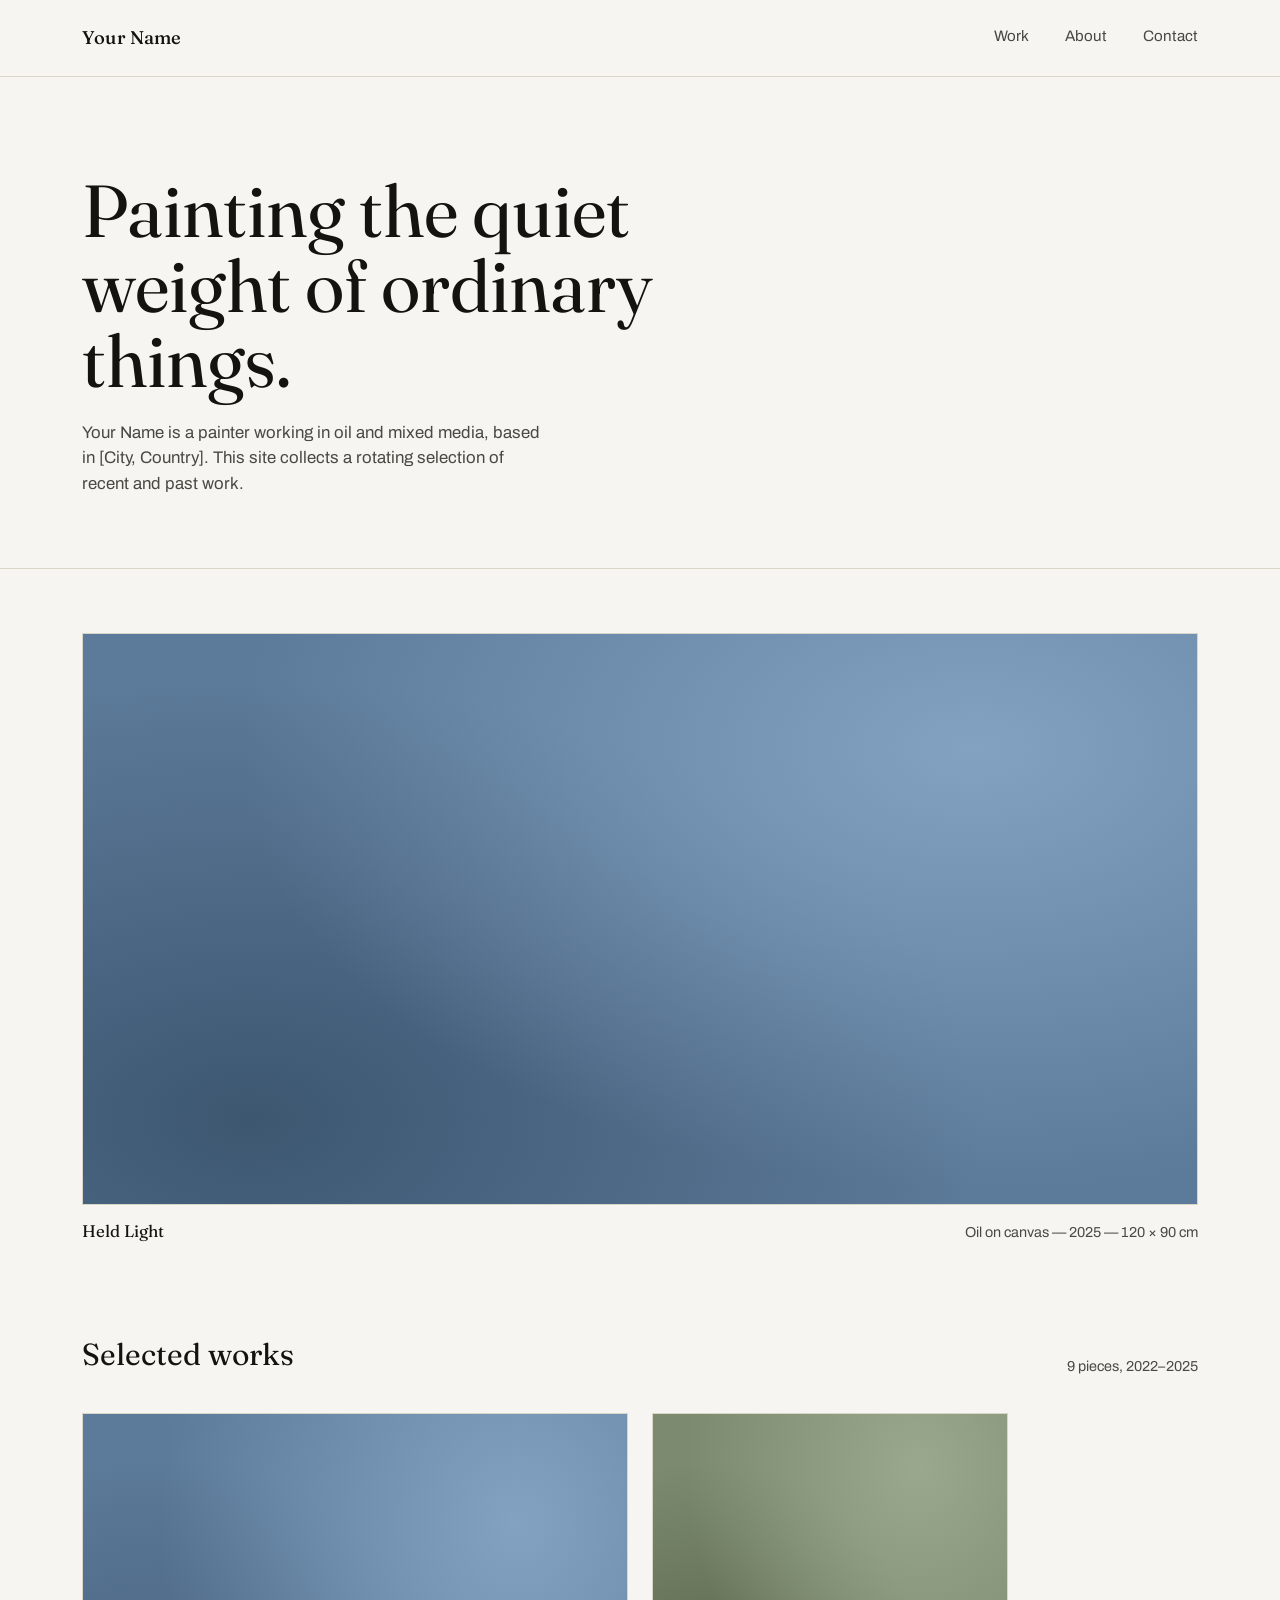
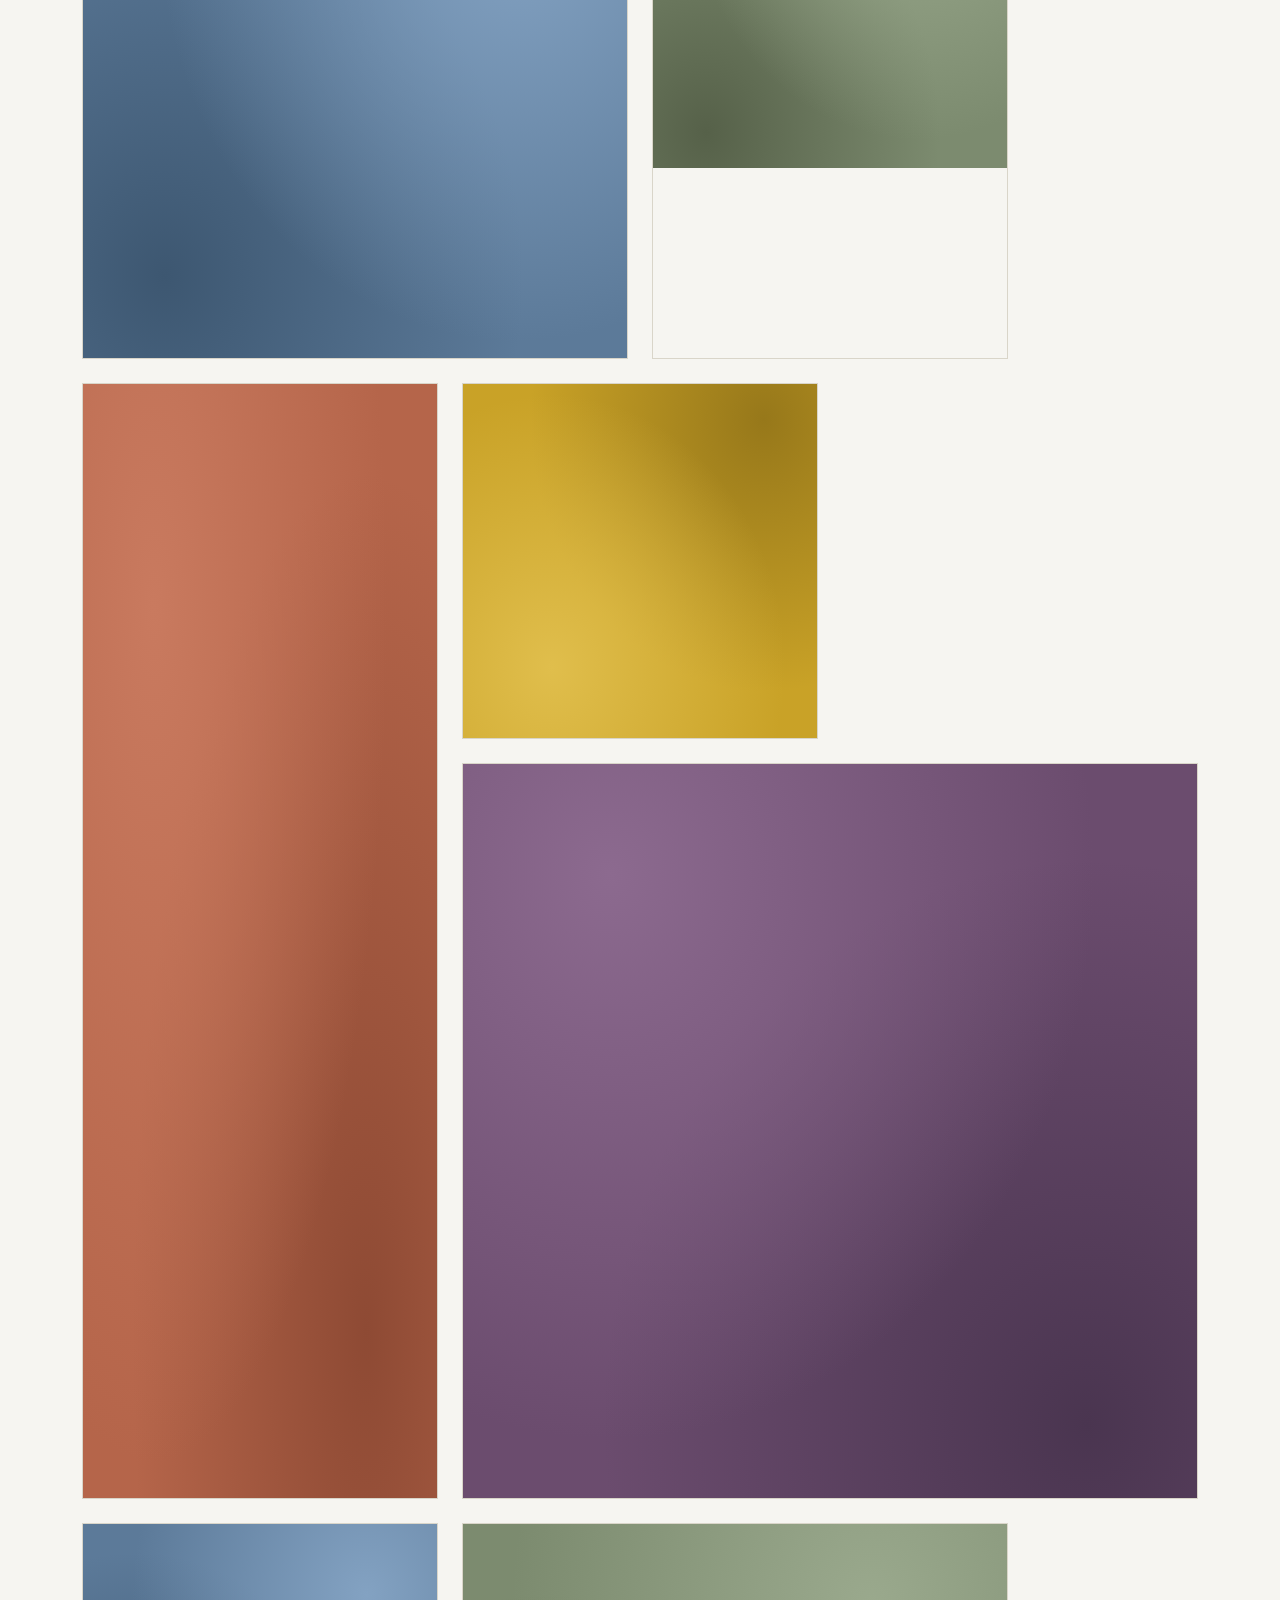
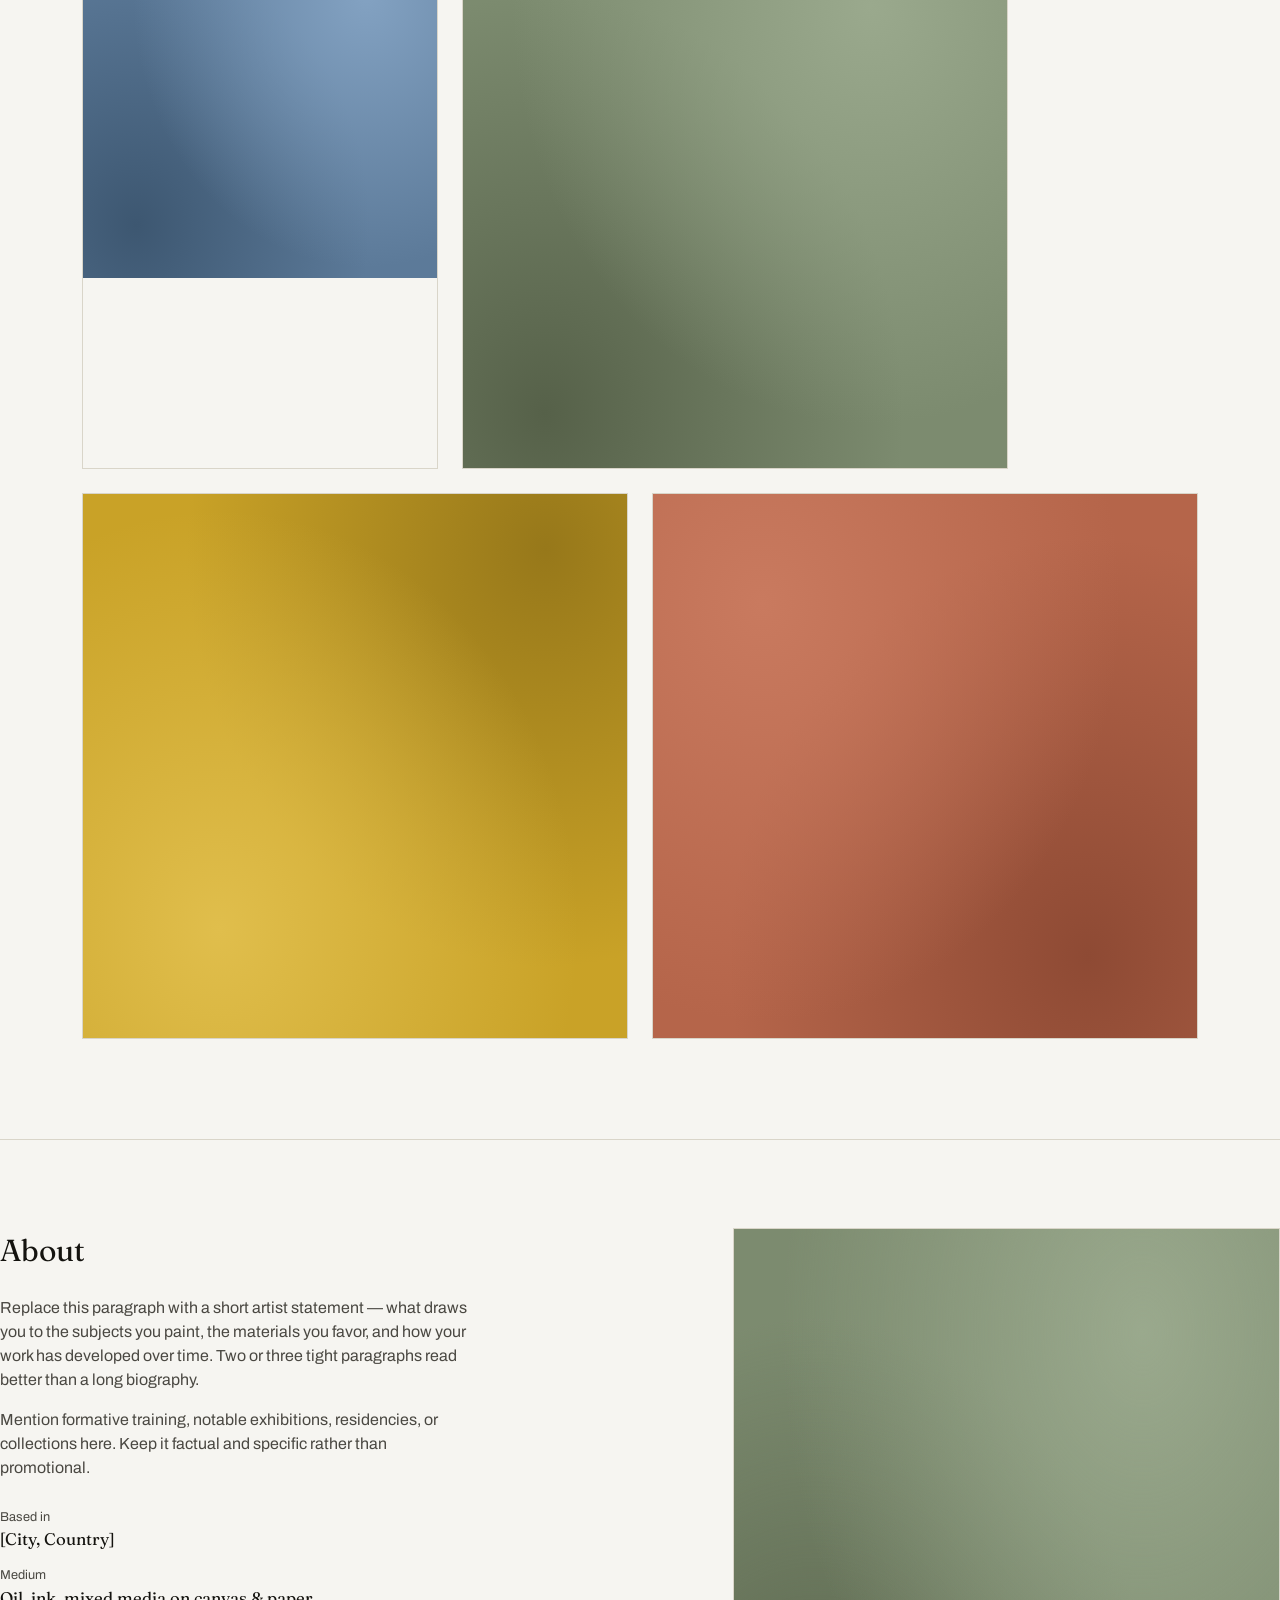
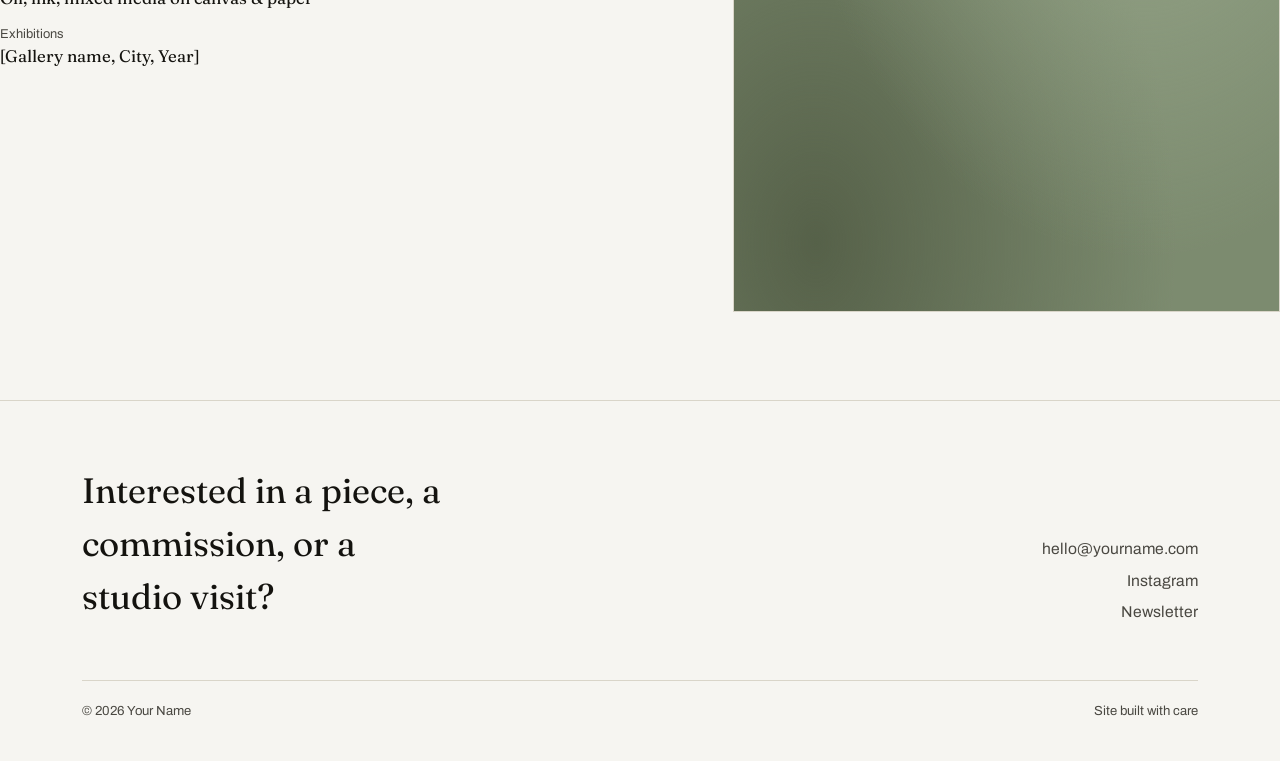
==== index.html @ 14355726 "Rename home-page to index.html" ====
<!DOCTYPE html>
<html lang="en">
<head>
<meta charset="UTF-8">
<meta name="viewport" content="width=device-width, initial-scale=1.0">
<title>Your Name — Artist Portfolio</title>
<meta name="description" content="Selected works by Your Name.">
<link rel="preconnect" href="https://fonts.googleapis.com">
<link rel="preconnect" href="https://fonts.gstatic.com" crossorigin>
<link href="https://fonts.googleapis.com/css2?family=Fraunces:opsz,wght@9..144,400;9..144,500;9..144,600&family=Archivo:wght@400;500;600&display=swap" rel="stylesheet">
<style>
  :root{
    --paper:#F6F5F1;
    --ink:#14130F;
    --ink-soft:#4A4842;
    --accent:#33415C;
    --line:#D9D5C9;
    --clay:#B5654A;
    --sage:#7C8B6F;
    --ochre:#C9A227;
    --dusty:#5C7A99;
    --plum:#6B4C6E;
    --maxw:1180px;
  }

  *{box-sizing:border-box; margin:0; padding:0;}

  html{scroll-behavior:smooth;}

  body{
    background:var(--paper);
    color:var(--ink);
    font-family:'Archivo', sans-serif;
    -webkit-font-smoothing:antialiased;
    line-height:1.5;
  }

  a{color:inherit; text-decoration:none;}

  ::selection{background:var(--accent); color:var(--paper);}

  :focus-visible{
    outline:2px solid var(--accent);
    outline-offset:3px;
  }

  img, svg{display:block; max-width:100%;}

  .wrap{
    max-width:var(--maxw);
    margin:0 auto;
    padding:0 32px;
  }

  /* ---------- NAV ---------- */
  header{
    position:sticky;
    top:0;
    z-index:50;
    background:rgba(246,245,241,0.92);
    backdrop-filter:blur(6px);
    border-bottom:1px solid var(--line);
  }
  nav.wrap{
    display:flex;
    align-items:center;
    justify-content:space-between;
    height:76px;
  }
  .brand{
    font-family:'Fraunces', serif;
    font-weight:500;
    font-size:1.15rem;
    letter-spacing:0.01em;
  }
  .navlinks{
    display:flex;
    gap:36px;
    font-size:0.95rem;
    color:var(--ink-soft);
  }
  .navlinks a{
    position:relative;
    padding-bottom:4px;
    transition:color 0.15s ease;
  }
  .navlinks a:hover{color:var(--ink);}
  .navlinks a::after{
    content:'';
    position:absolute;
    left:0; right:0; bottom:0;
    height:1px;
    background:var(--accent);
    transform:scaleX(0);
    transform-origin:left;
    transition:transform 0.2s ease;
  }
  .navlinks a:hover::after{transform:scaleX(1);}

  .navtoggle{display:none; background:none; border:0; cursor:pointer; padding:8px;}
  .navtoggle span, .navtoggle span::before, .navtoggle span::after{
    content:'';
    display:block;
    width:22px; height:1.5px;
    background:var(--ink);
    position:relative;
  }
  .navtoggle span::before{position:absolute; top:-7px;}
  .navtoggle span::after{position:absolute; top:7px;}

  /* ---------- HERO ---------- */
  .hero{
    padding:96px 0 72px;
    border-bottom:1px solid var(--line);
    opacity:0;
    animation:rise 0.7s ease forwards;
  }
  @keyframes rise{
    from{opacity:0; transform:translateY(10px);}
    to{opacity:1; transform:translateY(0);}
  }
  .hero h1{
    font-family:'Fraunces', serif;
    font-weight:400;
    font-size:clamp(2.6rem, 6vw, 4.6rem);
    line-height:1.02;
    max-width:14ch;
  }
  .hero p{
    margin-top:22px;
    max-width:46ch;
    font-size:1.05rem;
    color:var(--ink-soft);
  }

  /* ---------- FEATURED ---------- */
  .featured{
    padding:64px 0 0;
  }
  .featured-tile{
    position:relative;
    width:100%;
    aspect-ratio:16/8.2;
    overflow:hidden;
    cursor:pointer;
    border:1px solid var(--line);
  }
  .featured-caption{
    display:flex;
    justify-content:space-between;
    align-items:baseline;
    margin-top:14px;
    font-size:0.9rem;
    color:var(--ink-soft);
  }
  .featured-caption .t{color:var(--ink); font-family:'Fraunces', serif; font-size:1.05rem;}

  /* ---------- GALLERY GRID ---------- */
  .work{
    padding:88px 0 100px;
  }
  .work-head{
    display:flex;
    justify-content:space-between;
    align-items:flex-end;
    margin-bottom:36px;
    gap:24px;
  }
  .work-head h2{
    font-family:'Fraunces', serif;
    font-weight:400;
    font-size:1.9rem;
  }
  .work-count{color:var(--ink-soft); font-size:0.9rem;}

  .grid{
    display:grid;
    grid-template-columns:repeat(6, 1fr);
    gap:24px;
  }
  .tile{
    position:relative;
    overflow:hidden;
    cursor:pointer;
    border:1px solid var(--line);
    background:var(--paper);
  }
  .tile .art{
    width:100%;
    height:100%;
    position:absolute;
    inset:0;
    transition:transform 0.5s cubic-bezier(.2,.7,.2,1);
  }
  .tile:hover .art{transform:scale(1.035);}
  .tile-inner{aspect-ratio:1/1; position:relative;}

  .tile .meta{
    position:absolute;
    left:0; right:0; bottom:0;
    padding:14px 16px;
    background:linear-gradient(180deg, rgba(20,19,15,0) 0%, rgba(20,19,15,0.55) 100%);
    color:#F6F5F1;
    opacity:0;
    transform:translateY(6px);
    transition:opacity 0.2s ease, transform 0.2s ease;
  }
  .tile:hover .meta, .tile:focus-visible .meta{opacity:1; transform:translateY(0);}
  .meta .t{font-family:'Fraunces', serif; font-size:1rem;}
  .meta .s{font-size:0.78rem; opacity:0.85; margin-top:2px;}

  /* span variations for an asymmetric feel */
  .tile.c1{grid-column:span 3;}
  .tile.c2{grid-column:span 2;}
  .tile.c3{grid-column:span 3;}
  .tile.c4{grid-column:span 2; grid-row:span 2;}
  .tile.c4 .tile-inner{aspect-ratio:auto; height:100%; min-height:100%;}
  .tile.c5{grid-column:span 2;}
  .tile.c6{grid-column:span 4;}
  .tile.c7{grid-column:span 2;}
  .tile.c8{grid-column:span 3;}
  .tile.c9{grid-column:span 3;}

  /* placeholder art gradients */
  .g-clay{background:
    radial-gradient(120% 140% at 20% 20%, #C97A5F 0%, transparent 55%),
    radial-gradient(120% 140% at 80% 85%, #8E4A34 0%, transparent 55%),
    var(--clay);}
  .g-sage{background:
    radial-gradient(120% 140% at 75% 15%, #9AA98D 0%, transparent 55%),
    radial-gradient(120% 140% at 15% 90%, #566149 0%, transparent 55%),
    var(--sage);}
  .g-ochre{background:
    radial-gradient(120% 140% at 25% 80%, #E0BE4C 0%, transparent 55%),
    radial-gradient(120% 140% at 85% 10%, #97781A 0%, transparent 55%),
    var(--ochre);}
  .g-dusty{background:
    radial-gradient(120% 140% at 80% 20%, #83A2C2 0%, transparent 55%),
    radial-gradient(120% 140% at 15% 85%, #3D5771 0%, transparent 55%),
    var(--dusty);}
  .g-plum{background:
    radial-gradient(120% 140% at 20% 15%, #8C6A8F 0%, transparent 55%),
    radial-gradient(120% 140% at 85% 90%, #4A3550 0%, transparent 55%),
    var(--plum);}

  /* ---------- ABOUT ---------- */
  .about{
    border-top:1px solid var(--line);
    padding:88px 0;
    display:grid;
    grid-template-columns:1.1fr 0.9fr;
    gap:64px;
  }
  .about h2{
    font-family:'Fraunces', serif;
    font-weight:400;
    font-size:1.9rem;
    margin-bottom:22px;
  }
  .about p{color:var(--ink-soft); margin-bottom:16px; max-width:52ch;}
  .about-portrait{
    aspect-ratio:4/5;
    border:1px solid var(--line);
  }
  .about-facts{margin-top:28px;}
  .about-facts dt{font-size:0.8rem; color:var(--ink-soft); margin-top:14px;}
  .about-facts dd{font-family:'Fraunces', serif; font-size:1.05rem;}

  /* ---------- CONTACT / FOOTER ---------- */
  footer{
    border-top:1px solid var(--line);
    padding:64px 0 40px;
  }
  .contact-row{
    display:flex;
    justify-content:space-between;
    align-items:flex-end;
    flex-wrap:wrap;
    gap:24px;
  }
  footer h2{
    font-family:'Fraunces', serif;
    font-weight:400;
    font-size:2.2rem;
    max-width:16ch;
  }
  .contact-links{
    display:flex;
    flex-direction:column;
    gap:8px;
    text-align:right;
    font-size:0.98rem;
  }
  .contact-links a{color:var(--ink-soft); transition:color 0.15s ease;}
  .contact-links a:hover{color:var(--accent);}
  .foot-bottom{
    margin-top:56px;
    padding-top:20px;
    border-top:1px solid var(--line);
    display:flex;
    justify-content:space-between;
    font-size:0.82rem;
    color:var(--ink-soft);
  }

  /* ---------- LIGHTBOX ---------- */
  .lightbox{
    position:fixed;
    inset:0;
    background:rgba(20,19,15,0.94);
    display:none;
    align-items:center;
    justify-content:center;
    z-index:100;
    padding:48px 24px;
  }
  .lightbox.open{display:flex;}
  .lb-content{
    max-width:1000px;
    width:100%;
    display:grid;
    grid-template-columns:1.4fr 1fr;
    gap:40px;
    align-items:center;
  }
  .lb-art{
    aspect-ratio:4/5;
    width:100%;
  }
  .lb-info{color:#F6F5F1;}
  .lb-info .t{font-family:'Fraunces', serif; font-size:1.6rem;}
  .lb-info .s{color:#C9C4B8; margin-top:6px; font-size:0.95rem;}
  .lb-info .d{margin-top:20px; color:#D9D5C9; font-size:0.92rem; max-width:38ch;}
  .lb-close, .lb-prev, .lb-next{
    position:absolute;
    background:none;
    border:1px solid rgba(246,245,241,0.3);
    color:#F6F5F1;
    cursor:pointer;
    width:42px; height:42px;
    display:flex;
    align-items:center;
    justify-content:center;
    font-size:1.1rem;
    transition:background 0.15s ease;
  }
  .lb-close:hover, .lb-prev:hover, .lb-next:hover{background:rgba(246,245,241,0.12);}
  .lb-close{top:24px; right:24px;}
  .lb-prev{left:24px; top:50%; transform:translateY(-50%);}
  .lb-next{right:24px; top:50%; transform:translateY(-50%);}

  /* ---------- RESPONSIVE ---------- */
  @media (max-width:860px){
    .navlinks{
      position:fixed;
      top:76px; left:0; right:0;
      background:var(--paper);
      border-bottom:1px solid var(--line);
      flex-direction:column;
      gap:0;
      max-height:0;
      overflow:hidden;
      transition:max-height 0.25s ease;
    }
    .navlinks.open{max-height:240px;}
    .navlinks a{padding:16px 32px; width:100%; border-top:1px solid var(--line);}
    .navtoggle{display:block;}

    .grid{grid-template-columns:repeat(2,1fr);}
    .tile.c1,.tile.c2,.tile.c3,.tile.c4,.tile.c5,.tile.c6,.tile.c7,.tile.c8,.tile.c9{
      grid-column:span 1; grid-row:span 1;
    }
    .tile.c4 .tile-inner{aspect-ratio:1/1; height:auto;}

    .about{grid-template-columns:1fr; gap:36px;}
    .about-portrait{max-width:280px;}

    .contact-row{flex-direction:column; align-items:flex-start;}
    .contact-links{text-align:left;}

    .lb-content{grid-template-columns:1fr; gap:20px;}
    .lb-prev, .lb-next{display:none;}
  }
</style>
</head>
<body>

<header>
  <nav class="wrap">
    <a href="#top" class="brand">Your Name</a>
    <button class="navtoggle" id="navToggle" aria-label="Toggle menu" aria-expanded="false"><span></span></button>
    <div class="navlinks" id="navLinks">
      <a href="#work">Work</a>
      <a href="#about">About</a>
      <a href="#contact">Contact</a>
    </div>
  </nav>
</header>

<main id="top">

  <!-- HERO -->
  <section class="hero">
    <div class="wrap">
      <h1>Painting the quiet weight of ordinary things.</h1>
      <p>Your Name is a painter working in oil and mixed media, based in [City, Country]. This site collects a rotating selection of recent and past work.</p>
    </div>
  </section>

  <!-- FEATURED -->
  <section class="featured">
    <div class="wrap">
      <div class="featured-tile g-dusty" data-index="0" role="button" tabindex="0" aria-label="Open Held Light, 2025">
      </div>
      <div class="featured-caption">
        <span class="t">Held Light</span>
        <span>Oil on canvas — 2025 — 120 × 90 cm</span>
      </div>
    </div>
  </section>

  <!-- WORK GRID -->
  <section class="work" id="work">
    <div class="wrap">
      <div class="work-head">
        <h2>Selected works</h2>
        <span class="work-count">9 pieces, 2022–2025</span>
      </div>

      <div class="grid" id="grid">
        <!-- tiles injected by script, see WORKS array -->
      </div>
    </div>
  </section>

  <!-- ABOUT -->
  <section class="about" id="about">
    <div class="wrap" style="display:contents;">
      <div>
        <h2>About</h2>
        <p>Replace this paragraph with a short artist statement — what draws you to the subjects you paint, the materials you favor, and how your work has developed over time. Two or three tight paragraphs read better than a long biography.</p>
        <p>Mention formative training, notable exhibitions, residencies, or collections here. Keep it factual and specific rather than promotional.</p>
        <dl class="about-facts">
          <dt>Based in</dt>
          <dd>[City, Country]</dd>
          <dt>Medium</dt>
          <dd>Oil, ink, mixed media on canvas &amp; paper</dd>
          <dt>Exhibitions</dt>
          <dd>[Gallery name, City, Year]</dd>
        </dl>
      </div>
      <div class="about-portrait g-sage"></div>
    </div>
  </section>

</main>

<!-- CONTACT / FOOTER -->
<footer id="contact">
  <div class="wrap">
    <div class="contact-row">
      <h2>Interested in a piece, a commission, or a studio visit?</h2>
      <div class="contact-links">
        <a href="mailto:hello@yourname.com">hello@yourname.com</a>
        <a href="#">Instagram</a>
        <a href="#">Newsletter</a>
      </div>
    </div>
    <div class="foot-bottom">
      <span>© 2026 Your Name</span>
      <span>Site built with care</span>
    </div>
  </div>
</footer>

<!-- LIGHTBOX -->
<div class="lightbox" id="lightbox" role="dialog" aria-modal="true" aria-label="Artwork detail">
  <button class="lb-close" id="lbClose" aria-label="Close">✕</button>
  <button class="lb-prev" id="lbPrev" aria-label="Previous piece">←</button>
  <button class="lb-next" id="lbNext" aria-label="Next piece">→</button>
  <div class="lb-content">
    <div class="lb-art" id="lbArt"></div>
    <div class="lb-info">
      <div class="t" id="lbTitle"></div>
      <div class="s" id="lbSub"></div>
      <div class="d" id="lbDesc"></div>
    </div>
  </div>
</div>

<script>
  // ---- Replace this array with your real works. ----
  // gridClass controls tile size in the grid (c1..c9 defined in CSS).
  const WORKS = [
    { title:"Held Light",        medium:"Oil on canvas",      year:"2025", size:"120 × 90 cm",  tone:"g-dusty", gridClass:"c1", desc:"Placeholder description — swap in your own artist notes for this piece." },
    { title:"Low Field",         medium:"Oil on panel",       year:"2024", size:"60 × 60 cm",   tone:"g-sage",  gridClass:"c2", desc:"Placeholder description." },
    { title:"Interior, Evening", medium:"Oil on canvas",      year:"2024", size:"90 × 70 cm",   tone:"g-clay",  gridClass:"c4", desc:"Placeholder description." },
    { title:"Still Water I",     medium:"Ink and wash",       year:"2023", size:"40 × 50 cm",   tone:"g-ochre", gridClass:"c5", desc:"Placeholder description." },
    { title:"Marginal Light",    medium:"Oil on canvas",      year:"2023", size:"100 × 80 cm",  tone:"g-plum",  gridClass:"c6", desc:"Placeholder description." },
    { title:"Still Water II",    medium:"Ink and wash",       year:"2023", size:"40 × 50 cm",   tone:"g-dusty", gridClass:"c7", desc:"Placeholder description." },
    { title:"Threshold",         medium:"Oil on canvas",      year:"2022", size:"110 × 90 cm",  tone:"g-sage",  gridClass:"c8", desc:"Placeholder description." },
    { title:"Coastal Study",     medium:"Mixed media",        year:"2022", size:"70 × 55 cm",   tone:"g-ochre", gridClass:"c9", desc:"Placeholder description." },
    { title:"Aftertone",         medium:"Oil on canvas",      year:"2022", size:"85 × 65 cm",   tone:"g-clay",  gridClass:"c3", desc:"Placeholder description." }
  ];

  const grid = document.getElementById('grid');
  WORKS.forEach((w, i) => {
    const tile = document.createElement('div');
    tile.className = `tile ${w.gridClass}`;
    tile.setAttribute('role','button');
    tile.setAttribute('tabindex','0');
    tile.setAttribute('aria-label', `Open ${w.title}, ${w.year}`);
    tile.dataset.index = i;
    tile.innerHTML = `
      <div class="tile-inner">
        <div class="art ${w.tone}"></div>
        <div class="meta">
          <div class="t">${w.title}</div>
          <div class="s">${w.medium} — ${w.year}</div>
        </div>
      </div>`;
    grid.appendChild(tile);
  });

  // ---- Lightbox logic ----
  const lightbox = document.getElementById('lightbox');
  const lbArt = document.getElementById('lbArt');
  const lbTitle = document.getElementById('lbTitle');
  const lbSub = document.getElementById('lbSub');
  const lbDesc = document.getElementById('lbDesc');
  let current = 0;

  function openLB(index){
    current = index;
    const w = WORKS[index];
    lbArt.className = `lb-art ${w.tone}`;
    lbTitle.textContent = w.title;
    lbSub.textContent = `${w.medium} — ${w.year} — ${w.size}`;
    lbDesc.textContent = w.desc;
    lightbox.classList.add('open');
    document.body.style.overflow = 'hidden';
  }
  function closeLB(){
    lightbox.classList.remove('open');
    document.body.style.overflow = '';
  }
  function step(dir){
    current = (current + dir + WORKS.length) % WORKS.length;
    openLB(current);
  }

  document.querySelectorAll('.tile').forEach(tile => {
    tile.addEventListener('click', () => openLB(Number(tile.dataset.index)));
    tile.addEventListener('keydown', e => {
      if(e.key === 'Enter' || e.key === ' '){ e.preventDefault(); openLB(Number(tile.dataset.index)); }
    });
  });

  document.querySelector('.featured-tile').addEventListener('click', () => openLB(0));
  document.querySelector('.featured-tile').addEventListener('keydown', e => {
    if(e.key === 'Enter' || e.key === ' '){ e.preventDefault(); openLB(0); }
  });

  document.getElementById('lbClose').addEventListener('click', closeLB);
  document.getElementById('lbPrev').addEventListener('click', () => step(-1));
  document.getElementById('lbNext').addEventListener('click', () => step(1));
  lightbox.addEventListener('click', e => { if(e.target === lightbox) closeLB(); });
  document.addEventListener('keydown', e => {
    if(!lightbox.classList.contains('open')) return;
    if(e.key === 'Escape') closeLB();
    if(e.key === 'ArrowLeft') step(-1);
    if(e.key === 'ArrowRight') step(1);
  });

  // ---- Mobile nav toggle ----
  const navToggle = document.getElementById('navToggle');
  const navLinks = document.getElementById('navLinks');
  navToggle.addEventListener('click', () => {
    const open = navLinks.classList.toggle('open');
    navToggle.setAttribute('aria-expanded', open);
  });
  navLinks.querySelectorAll('a').forEach(a => a.addEventListener('click', () => {
    navLinks.classList.remove('open');
    navToggle.setAttribute('aria-expanded','false');
  }));
</script>

</body>
</html>
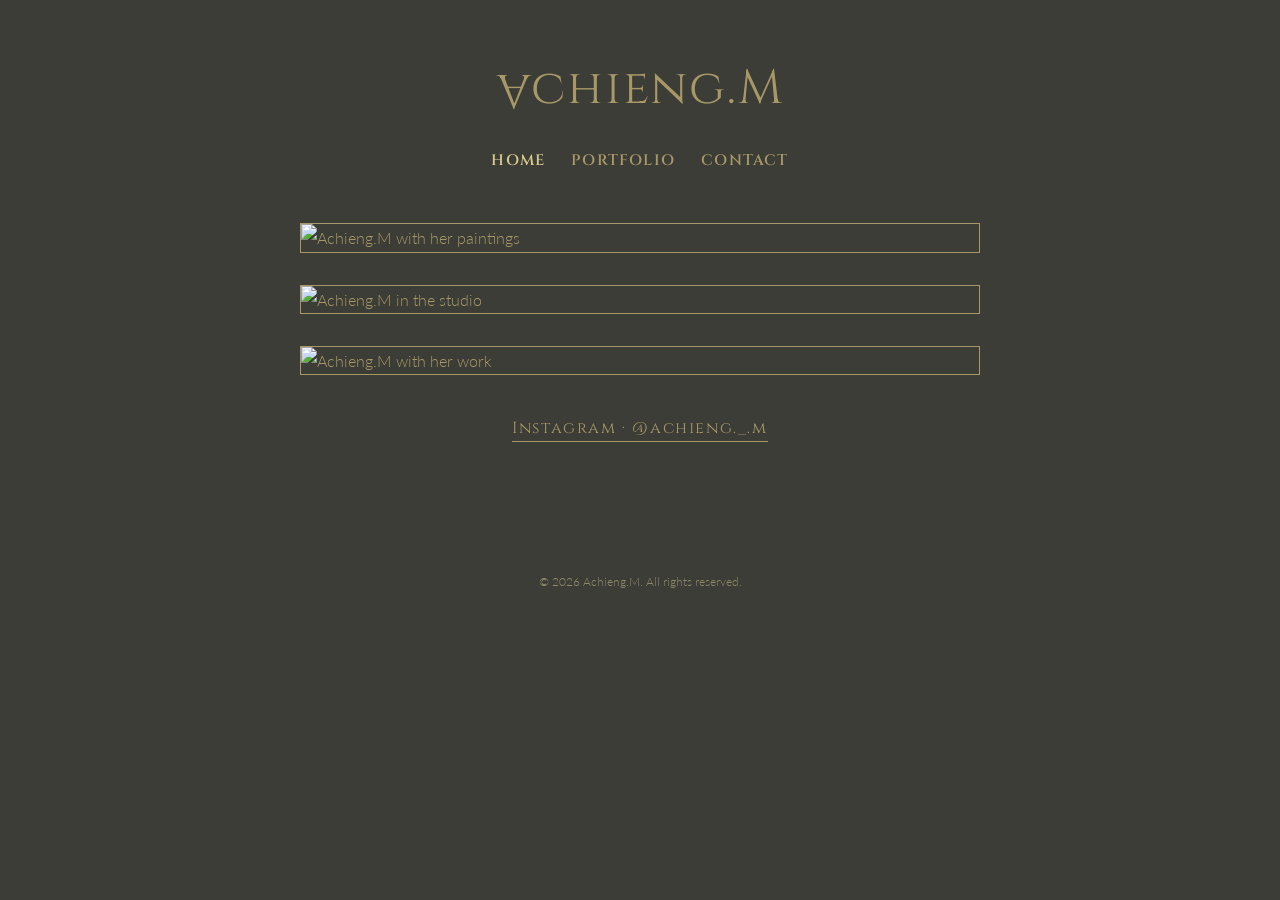
==== commit 54c69ee1: "Add files via upload" ====
--- a/index.html
+++ b/index.html
@@ -1,589 +1,13 @@
-<!DOCTYPE html>
-<html lang="en">
-<head>
-<meta charset="UTF-8">
-<meta name="viewport" content="width=device-width, initial-scale=1.0">
-<title>Your Name — Artist Portfolio</title>
-<meta name="description" content="Selected works by Your Name.">
-<link rel="preconnect" href="https://fonts.googleapis.com">
-<link rel="preconnect" href="https://fonts.gstatic.com" crossorigin>
-<link href="https://fonts.googleapis.com/css2?family=Fraunces:opsz,wght@9..144,400;9..144,500;9..144,600&family=Archivo:wght@400;500;600&display=swap" rel="stylesheet">
-<style>
-  :root{
-    --paper:#F6F5F1;
-    --ink:#14130F;
-    --ink-soft:#4A4842;
-    --accent:#33415C;
-    --line:#D9D5C9;
-    --clay:#B5654A;
-    --sage:#7C8B6F;
-    --ochre:#C9A227;
-    --dusty:#5C7A99;
-    --plum:#6B4C6E;
-    --maxw:1180px;
-  }
-
-  *{box-sizing:border-box; margin:0; padding:0;}
-
-  html{scroll-behavior:smooth;}
-
-  body{
-    background:var(--paper);
-    color:var(--ink);
-    font-family:'Archivo', sans-serif;
-    -webkit-font-smoothing:antialiased;
-    line-height:1.5;
-  }
-
-  a{color:inherit; text-decoration:none;}
-
-  ::selection{background:var(--accent); color:var(--paper);}
-
-  :focus-visible{
-    outline:2px solid var(--accent);
-    outline-offset:3px;
-  }
-
-  img, svg{display:block; max-width:100%;}
-
-  .wrap{
-    max-width:var(--maxw);
-    margin:0 auto;
-    padding:0 32px;
-  }
-
-  /* ---------- NAV ---------- */
-  header{
-    position:sticky;
-    top:0;
-    z-index:50;
-    background:rgba(246,245,241,0.92);
-    backdrop-filter:blur(6px);
-    border-bottom:1px solid var(--line);
-  }
-  nav.wrap{
-    display:flex;
-    align-items:center;
-    justify-content:space-between;
-    height:76px;
-  }
-  .brand{
-    font-family:'Fraunces', serif;
-    font-weight:500;
-    font-size:1.15rem;
-    letter-spacing:0.01em;
-  }
-  .navlinks{
-    display:flex;
-    gap:36px;
-    font-size:0.95rem;
-    color:var(--ink-soft);
-  }
-  .navlinks a{
-    position:relative;
-    padding-bottom:4px;
-    transition:color 0.15s ease;
-  }
-  .navlinks a:hover{color:var(--ink);}
-  .navlinks a::after{
-    content:'';
-    position:absolute;
-    left:0; right:0; bottom:0;
-    height:1px;
-    background:var(--accent);
-    transform:scaleX(0);
-    transform-origin:left;
-    transition:transform 0.2s ease;
-  }
-  .navlinks a:hover::after{transform:scaleX(1);}
-
-  .navtoggle{display:none; background:none; border:0; cursor:pointer; padding:8px;}
-  .navtoggle span, .navtoggle span::before, .navtoggle span::after{
-    content:'';
-    display:block;
-    width:22px; height:1.5px;
-    background:var(--ink);
-    position:relative;
-  }
-  .navtoggle span::before{position:absolute; top:-7px;}
-  .navtoggle span::after{position:absolute; top:7px;}
-
-  /* ---------- HERO ---------- */
-  .hero{
-    padding:96px 0 72px;
-    border-bottom:1px solid var(--line);
-    opacity:0;
-    animation:rise 0.7s ease forwards;
-  }
-  @keyframes rise{
-    from{opacity:0; transform:translateY(10px);}
-    to{opacity:1; transform:translateY(0);}
-  }
-  .hero h1{
-    font-family:'Fraunces', serif;
-    font-weight:400;
-    font-size:clamp(2.6rem, 6vw, 4.6rem);
-    line-height:1.02;
-    max-width:14ch;
-  }
-  .hero p{
-    margin-top:22px;
-    max-width:46ch;
-    font-size:1.05rem;
-    color:var(--ink-soft);
-  }
-
-  /* ---------- FEATURED ---------- */
-  .featured{
-    padding:64px 0 0;
-  }
-  .featured-tile{
-    position:relative;
-    width:100%;
-    aspect-ratio:16/8.2;
-    overflow:hidden;
-    cursor:pointer;
-    border:1px solid var(--line);
-  }
-  .featured-caption{
-    display:flex;
-    justify-content:space-between;
-    align-items:baseline;
-    margin-top:14px;
-    font-size:0.9rem;
-    color:var(--ink-soft);
-  }
-  .featured-caption .t{color:var(--ink); font-family:'Fraunces', serif; font-size:1.05rem;}
-
-  /* ---------- GALLERY GRID ---------- */
-  .work{
-    padding:88px 0 100px;
-  }
-  .work-head{
-    display:flex;
-    justify-content:space-between;
-    align-items:flex-end;
-    margin-bottom:36px;
-    gap:24px;
-  }
-  .work-head h2{
-    font-family:'Fraunces', serif;
-    font-weight:400;
-    font-size:1.9rem;
-  }
-  .work-count{color:var(--ink-soft); font-size:0.9rem;}
-
-  .grid{
-    display:grid;
-    grid-template-columns:repeat(6, 1fr);
-    gap:24px;
-  }
-  .tile{
-    position:relative;
-    overflow:hidden;
-    cursor:pointer;
-    border:1px solid var(--line);
-    background:var(--paper);
-  }
-  .tile .art{
-    width:100%;
-    height:100%;
-    position:absolute;
-    inset:0;
-    transition:transform 0.5s cubic-bezier(.2,.7,.2,1);
-  }
-  .tile:hover .art{transform:scale(1.035);}
-  .tile-inner{aspect-ratio:1/1; position:relative;}
-
-  .tile .meta{
-    position:absolute;
-    left:0; right:0; bottom:0;
-    padding:14px 16px;
-    background:linear-gradient(180deg, rgba(20,19,15,0) 0%, rgba(20,19,15,0.55) 100%);
-    color:#F6F5F1;
-    opacity:0;
-    transform:translateY(6px);
-    transition:opacity 0.2s ease, transform 0.2s ease;
-  }
-  .tile:hover .meta, .tile:focus-visible .meta{opacity:1; transform:translateY(0);}
-  .meta .t{font-family:'Fraunces', serif; font-size:1rem;}
-  .meta .s{font-size:0.78rem; opacity:0.85; margin-top:2px;}
-
-  /* span variations for an asymmetric feel */
-  .tile.c1{grid-column:span 3;}
-  .tile.c2{grid-column:span 2;}
-  .tile.c3{grid-column:span 3;}
-  .tile.c4{grid-column:span 2; grid-row:span 2;}
-  .tile.c4 .tile-inner{aspect-ratio:auto; height:100%; min-height:100%;}
-  .tile.c5{grid-column:span 2;}
-  .tile.c6{grid-column:span 4;}
-  .tile.c7{grid-column:span 2;}
-  .tile.c8{grid-column:span 3;}
-  .tile.c9{grid-column:span 3;}
-
-  /* placeholder art gradients */
-  .g-clay{background:
-    radial-gradient(120% 140% at 20% 20%, #C97A5F 0%, transparent 55%),
-    radial-gradient(120% 140% at 80% 85%, #8E4A34 0%, transparent 55%),
-    var(--clay);}
-  .g-sage{background:
-    radial-gradient(120% 140% at 75% 15%, #9AA98D 0%, transparent 55%),
-    radial-gradient(120% 140% at 15% 90%, #566149 0%, transparent 55%),
-    var(--sage);}
-  .g-ochre{background:
-    radial-gradient(120% 140% at 25% 80%, #E0BE4C 0%, transparent 55%),
-    radial-gradient(120% 140% at 85% 10%, #97781A 0%, transparent 55%),
-    var(--ochre);}
-  .g-dusty{background:
-    radial-gradient(120% 140% at 80% 20%, #83A2C2 0%, transparent 55%),
-    radial-gradient(120% 140% at 15% 85%, #3D5771 0%, transparent 55%),
-    var(--dusty);}
-  .g-plum{background:
-    radial-gradient(120% 140% at 20% 15%, #8C6A8F 0%, transparent 55%),
-    radial-gradient(120% 140% at 85% 90%, #4A3550 0%, transparent 55%),
-    var(--plum);}
-
-  /* ---------- ABOUT ---------- */
-  .about{
-    border-top:1px solid var(--line);
-    padding:88px 0;
-    display:grid;
-    grid-template-columns:1.1fr 0.9fr;
-    gap:64px;
-  }
-  .about h2{
-    font-family:'Fraunces', serif;
-    font-weight:400;
-    font-size:1.9rem;
-    margin-bottom:22px;
-  }
-  .about p{color:var(--ink-soft); margin-bottom:16px; max-width:52ch;}
-  .about-portrait{
-    aspect-ratio:4/5;
-    border:1px solid var(--line);
-  }
-  .about-facts{margin-top:28px;}
-  .about-facts dt{font-size:0.8rem; color:var(--ink-soft); margin-top:14px;}
-  .about-facts dd{font-family:'Fraunces', serif; font-size:1.05rem;}
-
-  /* ---------- CONTACT / FOOTER ---------- */
-  footer{
-    border-top:1px solid var(--line);
-    padding:64px 0 40px;
-  }
-  .contact-row{
-    display:flex;
-    justify-content:space-between;
-    align-items:flex-end;
-    flex-wrap:wrap;
-    gap:24px;
-  }
-  footer h2{
-    font-family:'Fraunces', serif;
-    font-weight:400;
-    font-size:2.2rem;
-    max-width:16ch;
-  }
-  .contact-links{
-    display:flex;
-    flex-direction:column;
-    gap:8px;
-    text-align:right;
-    font-size:0.98rem;
-  }
-  .contact-links a{color:var(--ink-soft); transition:color 0.15s ease;}
-  .contact-links a:hover{color:var(--accent);}
-  .foot-bottom{
-    margin-top:56px;
-    padding-top:20px;
-    border-top:1px solid var(--line);
-    display:flex;
-    justify-content:space-between;
-    font-size:0.82rem;
-    color:var(--ink-soft);
-  }
-
-  /* ---------- LIGHTBOX ---------- */
-  .lightbox{
-    position:fixed;
-    inset:0;
-    background:rgba(20,19,15,0.94);
-    display:none;
-    align-items:center;
-    justify-content:center;
-    z-index:100;
-    padding:48px 24px;
-  }
-  .lightbox.open{display:flex;}
-  .lb-content{
-    max-width:1000px;
-    width:100%;
-    display:grid;
-    grid-template-columns:1.4fr 1fr;
-    gap:40px;
-    align-items:center;
-  }
-  .lb-art{
-    aspect-ratio:4/5;
-    width:100%;
-  }
-  .lb-info{color:#F6F5F1;}
-  .lb-info .t{font-family:'Fraunces', serif; font-size:1.6rem;}
-  .lb-info .s{color:#C9C4B8; margin-top:6px; font-size:0.95rem;}
-  .lb-info .d{margin-top:20px; color:#D9D5C9; font-size:0.92rem; max-width:38ch;}
-  .lb-close, .lb-prev, .lb-next{
-    position:absolute;
-    background:none;
-    border:1px solid rgba(246,245,241,0.3);
-    color:#F6F5F1;
-    cursor:pointer;
-    width:42px; height:42px;
-    display:flex;
-    align-items:center;
-    justify-content:center;
-    font-size:1.1rem;
-    transition:background 0.15s ease;
-  }
-  .lb-close:hover, .lb-prev:hover, .lb-next:hover{background:rgba(246,245,241,0.12);}
-  .lb-close{top:24px; right:24px;}
-  .lb-prev{left:24px; top:50%; transform:translateY(-50%);}
-  .lb-next{right:24px; top:50%; transform:translateY(-50%);}
-
-  /* ---------- RESPONSIVE ---------- */
-  @media (max-width:860px){
-    .navlinks{
-      position:fixed;
-      top:76px; left:0; right:0;
-      background:var(--paper);
-      border-bottom:1px solid var(--line);
-      flex-direction:column;
-      gap:0;
-      max-height:0;
-      overflow:hidden;
-      transition:max-height 0.25s ease;
-    }
-    .navlinks.open{max-height:240px;}
-    .navlinks a{padding:16px 32px; width:100%; border-top:1px solid var(--line);}
-    .navtoggle{display:block;}
-
-    .grid{grid-template-columns:repeat(2,1fr);}
-    .tile.c1,.tile.c2,.tile.c3,.tile.c4,.tile.c5,.tile.c6,.tile.c7,.tile.c8,.tile.c9{
-      grid-column:span 1; grid-row:span 1;
-    }
-    .tile.c4 .tile-inner{aspect-ratio:1/1; height:auto;}
-
-    .about{grid-template-columns:1fr; gap:36px;}
-    .about-portrait{max-width:280px;}
-
-    .contact-row{flex-direction:column; align-items:flex-start;}
-    .contact-links{text-align:left;}
-
-    .lb-content{grid-template-columns:1fr; gap:20px;}
-    .lb-prev, .lb-next{display:none;}
-  }
-</style>
-</head>
-<body>
-
-<header>
-  <nav class="wrap">
-    <a href="#top" class="brand">Your Name</a>
-    <button class="navtoggle" id="navToggle" aria-label="Toggle menu" aria-expanded="false"><span></span></button>
-    <div class="navlinks" id="navLinks">
-      <a href="#work">Work</a>
-      <a href="#about">About</a>
-      <a href="#contact">Contact</a>
-    </div>
-  </nav>
-</header>
-
-<main id="top">
-
-  <!-- HERO -->
-  <section class="hero">
-    <div class="wrap">
-      <h1>Painting the quiet weight of ordinary things.</h1>
-      <p>Your Name is a painter working in oil and mixed media, based in [City, Country]. This site collects a rotating selection of recent and past work.</p>
-    </div>
-  </section>
-
-  <!-- FEATURED -->
-  <section class="featured">
-    <div class="wrap">
-      <div class="featured-tile g-dusty" data-index="0" role="button" tabindex="0" aria-label="Open Held Light, 2025">
-      </div>
-      <div class="featured-caption">
-        <span class="t">Held Light</span>
-        <span>Oil on canvas — 2025 — 120 × 90 cm</span>
-      </div>
-    </div>
-  </section>
-
-  <!-- WORK GRID -->
-  <section class="work" id="work">
-    <div class="wrap">
-      <div class="work-head">
-        <h2>Selected works</h2>
-        <span class="work-count">9 pieces, 2022–2025</span>
-      </div>
-
-      <div class="grid" id="grid">
-        <!-- tiles injected by script, see WORKS array -->
-      </div>
-    </div>
-  </section>
-
-  <!-- ABOUT -->
-  <section class="about" id="about">
-    <div class="wrap" style="display:contents;">
-      <div>
-        <h2>About</h2>
-        <p>Replace this paragraph with a short artist statement — what draws you to the subjects you paint, the materials you favor, and how your work has developed over time. Two or three tight paragraphs read better than a long biography.</p>
-        <p>Mention formative training, notable exhibitions, residencies, or collections here. Keep it factual and specific rather than promotional.</p>
-        <dl class="about-facts">
-          <dt>Based in</dt>
-          <dd>[City, Country]</dd>
-          <dt>Medium</dt>
-          <dd>Oil, ink, mixed media on canvas &amp; paper</dd>
-          <dt>Exhibitions</dt>
-          <dd>[Gallery name, City, Year]</dd>
-        </dl>
-      </div>
-      <div class="about-portrait g-sage"></div>
-    </div>
-  </section>
-
-</main>
-
-<!-- CONTACT / FOOTER -->
-<footer id="contact">
-  <div class="wrap">
-    <div class="contact-row">
-      <h2>Interested in a piece, a commission, or a studio visit?</h2>
-      <div class="contact-links">
-        <a href="mailto:hello@yourname.com">hello@yourname.com</a>
-        <a href="#">Instagram</a>
-        <a href="#">Newsletter</a>
-      </div>
-    </div>
-    <div class="foot-bottom">
-      <span>© 2026 Your Name</span>
-      <span>Site built with care</span>
-    </div>
-  </div>
-</footer>
-
-<!-- LIGHTBOX -->
-<div class="lightbox" id="lightbox" role="dialog" aria-modal="true" aria-label="Artwork detail">
-  <button class="lb-close" id="lbClose" aria-label="Close">✕</button>
-  <button class="lb-prev" id="lbPrev" aria-label="Previous piece">←</button>
-  <button class="lb-next" id="lbNext" aria-label="Next piece">→</button>
-  <div class="lb-content">
-    <div class="lb-art" id="lbArt"></div>
-    <div class="lb-info">
-      <div class="t" id="lbTitle"></div>
-      <div class="s" id="lbSub"></div>
-      <div class="d" id="lbDesc"></div>
-    </div>
-  </div>
+<!DOCTYPE html><html lang="en"><head><meta charset="utf-8"><meta name="viewport" content="width=device-width,initial-scale=1">
+<title>Achieng.M</title><meta name="description" content="Painter. Portfolio of Achieng.M.">
+<link href="https://fonts.googleapis.com/css2?family=Cinzel:wght@400;600&family=Cormorant+Garamond:wght@400;500;600&family=Lato:wght@300;400&display=swap" rel="stylesheet">
+<link rel="stylesheet" href="style.css"></head><body data-page="home">
+<main><div class="hero">
+<img src="images/me-1.jpg" alt="Achieng.M with her paintings">
+<img src="images/me-2.jpg" alt="Achieng.M in the studio">
+<img src="images/me-3.jpg" alt="Achieng.M with her work">
 </div>
-
-<script>
-  // ---- Replace this array with your real works. ----
-  // gridClass controls tile size in the grid (c1..c9 defined in CSS).
-  const WORKS = [
-    { title:"Held Light",        medium:"Oil on canvas",      year:"2025", size:"120 × 90 cm",  tone:"g-dusty", gridClass:"c1", desc:"Placeholder description — swap in your own artist notes for this piece." },
-    { title:"Low Field",         medium:"Oil on panel",       year:"2024", size:"60 × 60 cm",   tone:"g-sage",  gridClass:"c2", desc:"Placeholder description." },
-    { title:"Interior, Evening", medium:"Oil on canvas",      year:"2024", size:"90 × 70 cm",   tone:"g-clay",  gridClass:"c4", desc:"Placeholder description." },
-    { title:"Still Water I",     medium:"Ink and wash",       year:"2023", size:"40 × 50 cm",   tone:"g-ochre", gridClass:"c5", desc:"Placeholder description." },
-    { title:"Marginal Light",    medium:"Oil on canvas",      year:"2023", size:"100 × 80 cm",  tone:"g-plum",  gridClass:"c6", desc:"Placeholder description." },
-    { title:"Still Water II",    medium:"Ink and wash",       year:"2023", size:"40 × 50 cm",   tone:"g-dusty", gridClass:"c7", desc:"Placeholder description." },
-    { title:"Threshold",         medium:"Oil on canvas",      year:"2022", size:"110 × 90 cm",  tone:"g-sage",  gridClass:"c8", desc:"Placeholder description." },
-    { title:"Coastal Study",     medium:"Mixed media",        year:"2022", size:"70 × 55 cm",   tone:"g-ochre", gridClass:"c9", desc:"Placeholder description." },
-    { title:"Aftertone",         medium:"Oil on canvas",      year:"2022", size:"85 × 65 cm",   tone:"g-clay",  gridClass:"c3", desc:"Placeholder description." }
-  ];
-
-  const grid = document.getElementById('grid');
-  WORKS.forEach((w, i) => {
-    const tile = document.createElement('div');
-    tile.className = `tile ${w.gridClass}`;
-    tile.setAttribute('role','button');
-    tile.setAttribute('tabindex','0');
-    tile.setAttribute('aria-label', `Open ${w.title}, ${w.year}`);
-    tile.dataset.index = i;
-    tile.innerHTML = `
-      <div class="tile-inner">
-        <div class="art ${w.tone}"></div>
-        <div class="meta">
-          <div class="t">${w.title}</div>
-          <div class="s">${w.medium} — ${w.year}</div>
-        </div>
-      </div>`;
-    grid.appendChild(tile);
-  });
-
-  // ---- Lightbox logic ----
-  const lightbox = document.getElementById('lightbox');
-  const lbArt = document.getElementById('lbArt');
-  const lbTitle = document.getElementById('lbTitle');
-  const lbSub = document.getElementById('lbSub');
-  const lbDesc = document.getElementById('lbDesc');
-  let current = 0;
-
-  function openLB(index){
-    current = index;
-    const w = WORKS[index];
-    lbArt.className = `lb-art ${w.tone}`;
-    lbTitle.textContent = w.title;
-    lbSub.textContent = `${w.medium} — ${w.year} — ${w.size}`;
-    lbDesc.textContent = w.desc;
-    lightbox.classList.add('open');
-    document.body.style.overflow = 'hidden';
-  }
-  function closeLB(){
-    lightbox.classList.remove('open');
-    document.body.style.overflow = '';
-  }
-  function step(dir){
-    current = (current + dir + WORKS.length) % WORKS.length;
-    openLB(current);
-  }
-
-  document.querySelectorAll('.tile').forEach(tile => {
-    tile.addEventListener('click', () => openLB(Number(tile.dataset.index)));
-    tile.addEventListener('keydown', e => {
-      if(e.key === 'Enter' || e.key === ' '){ e.preventDefault(); openLB(Number(tile.dataset.index)); }
-    });
-  });
-
-  document.querySelector('.featured-tile').addEventListener('click', () => openLB(0));
-  document.querySelector('.featured-tile').addEventListener('keydown', e => {
-    if(e.key === 'Enter' || e.key === ' '){ e.preventDefault(); openLB(0); }
-  });
-
-  document.getElementById('lbClose').addEventListener('click', closeLB);
-  document.getElementById('lbPrev').addEventListener('click', () => step(-1));
-  document.getElementById('lbNext').addEventListener('click', () => step(1));
-  lightbox.addEventListener('click', e => { if(e.target === lightbox) closeLB(); });
-  document.addEventListener('keydown', e => {
-    if(!lightbox.classList.contains('open')) return;
-    if(e.key === 'Escape') closeLB();
-    if(e.key === 'ArrowLeft') step(-1);
-    if(e.key === 'ArrowRight') step(1);
-  });
-
-  // ---- Mobile nav toggle ----
-  const navToggle = document.getElementById('navToggle');
-  const navLinks = document.getElementById('navLinks');
-  navToggle.addEventListener('click', () => {
-    const open = navLinks.classList.toggle('open');
-    navToggle.setAttribute('aria-expanded', open);
-  });
-  navLinks.querySelectorAll('a').forEach(a => a.addEventListener('click', () => {
-    navLinks.classList.remove('open');
-    navToggle.setAttribute('aria-expanded','false');
-  }));
-</script>
-
-</body>
-</html>
+<p class="ig"><a href="#" id="ig" target="_blank" rel="noopener">Find me on Instagram</a></p></main>
+<script src="data.js"></script><script src="site.js"></script>
+<script>document.getElementById('ig').href=SITE.instagram;document.getElementById('ig').textContent='Instagram · '+SITE.handle</script>
+</body></html>
--- a/style.css
+++ b/style.css
@@ -0,0 +1,41 @@
+:root{--bg:#3b3d36;--panel:#1f1f1e;--gold:#a89868;--soft:#8f8a6c;--line:#a89868}
+*{box-sizing:border-box}
+body{margin:0;background:var(--bg);color:var(--gold);font-family:'Lato',sans-serif;font-weight:300;line-height:1.7}
+a{color:inherit;text-decoration:none}
+header{text-align:center;padding:48px 16px 20px}
+.logo{font-family:'Cinzel','Cormorant Garamond',serif;font-size:clamp(2rem,5vw,3rem);letter-spacing:.04em;display:inline-block}
+.flip{display:inline-block;transform:rotate(180deg)}
+nav{margin-top:18px;display:flex;gap:26px;justify-content:center;flex-wrap:wrap}
+nav a{font-family:'Cinzel',serif;font-weight:600;letter-spacing:.08em;font-size:.95rem;text-transform:uppercase}
+nav a:hover,nav a.on{color:#d8c88e}
+main{max-width:1000px;margin:0 auto;padding:30px 20px 60px}
+h1,h2{font-family:'Cormorant Garamond',serif;font-weight:500}
+.hero{max-width:680px;margin:0 auto;display:flex;flex-direction:column;gap:32px}
+.hero img{width:100%;display:block;border:1px solid var(--line)}
+.ig{text-align:center;margin:40px 0;font-family:'Cinzel',serif;letter-spacing:.1em}
+.ig a{border-bottom:1px solid var(--line);padding-bottom:2px}
+.collection{margin:30px 0 60px}
+.collection h2{font-size:2rem;margin:0}
+.collection p{max-width:640px;color:var(--soft);margin:6px 0 24px}
+.panel{background:var(--panel);border:1px solid var(--line);padding:30px}
+.grid{display:grid;grid-template-columns:repeat(auto-fill,minmax(210px,1fr));gap:26px}
+.card img,.ph{width:100%;aspect-ratio:1/1;object-fit:cover;background:#2c2c2a;display:block}
+.card .cap{font-size:.82rem;margin-top:8px;line-height:1.45}
+.card .cap b{font-family:'Cormorant Garamond',serif;font-size:1.1rem;font-weight:600;display:block}
+.card:hover img{opacity:.85}
+.work{display:grid;grid-template-columns:1.4fr 1fr;gap:40px}
+.work .main img{width:100%;display:block;border:1px solid var(--line)}
+.thumbs{display:flex;gap:10px;margin-top:10px;flex-wrap:wrap}
+.thumbs img{width:78px;height:78px;object-fit:cover;cursor:pointer;opacity:.6;border:1px solid transparent}
+.thumbs img.on,.thumbs img:hover{opacity:1;border-color:var(--gold)}
+.meta{color:var(--soft);margin:0 0 24px}
+label{display:block;margin:14px 0 4px;font-size:.9rem}
+input,textarea{width:100%;background:transparent;border:1px solid var(--line);color:#e6dcb5;padding:12px 16px;font:inherit;border-radius:26px}
+textarea{border-radius:22px;min-height:120px}
+button{margin-top:18px;background:transparent;border:1px solid var(--line);color:var(--gold);padding:12px 26px;font-family:'Cinzel',serif;font-weight:600;letter-spacing:.1em;cursor:pointer}
+button:hover{background:var(--gold);color:var(--panel)}
+.contact{display:grid;grid-template-columns:1fr 1fr;gap:60px;align-items:start}
+.contact img{width:100%;display:block}
+.row{display:grid;grid-template-columns:1fr 1fr;gap:12px}
+footer{text-align:center;font-size:.75rem;color:var(--soft);padding:30px}
+@media(max-width:760px){.work,.contact{grid-template-columns:1fr}}
